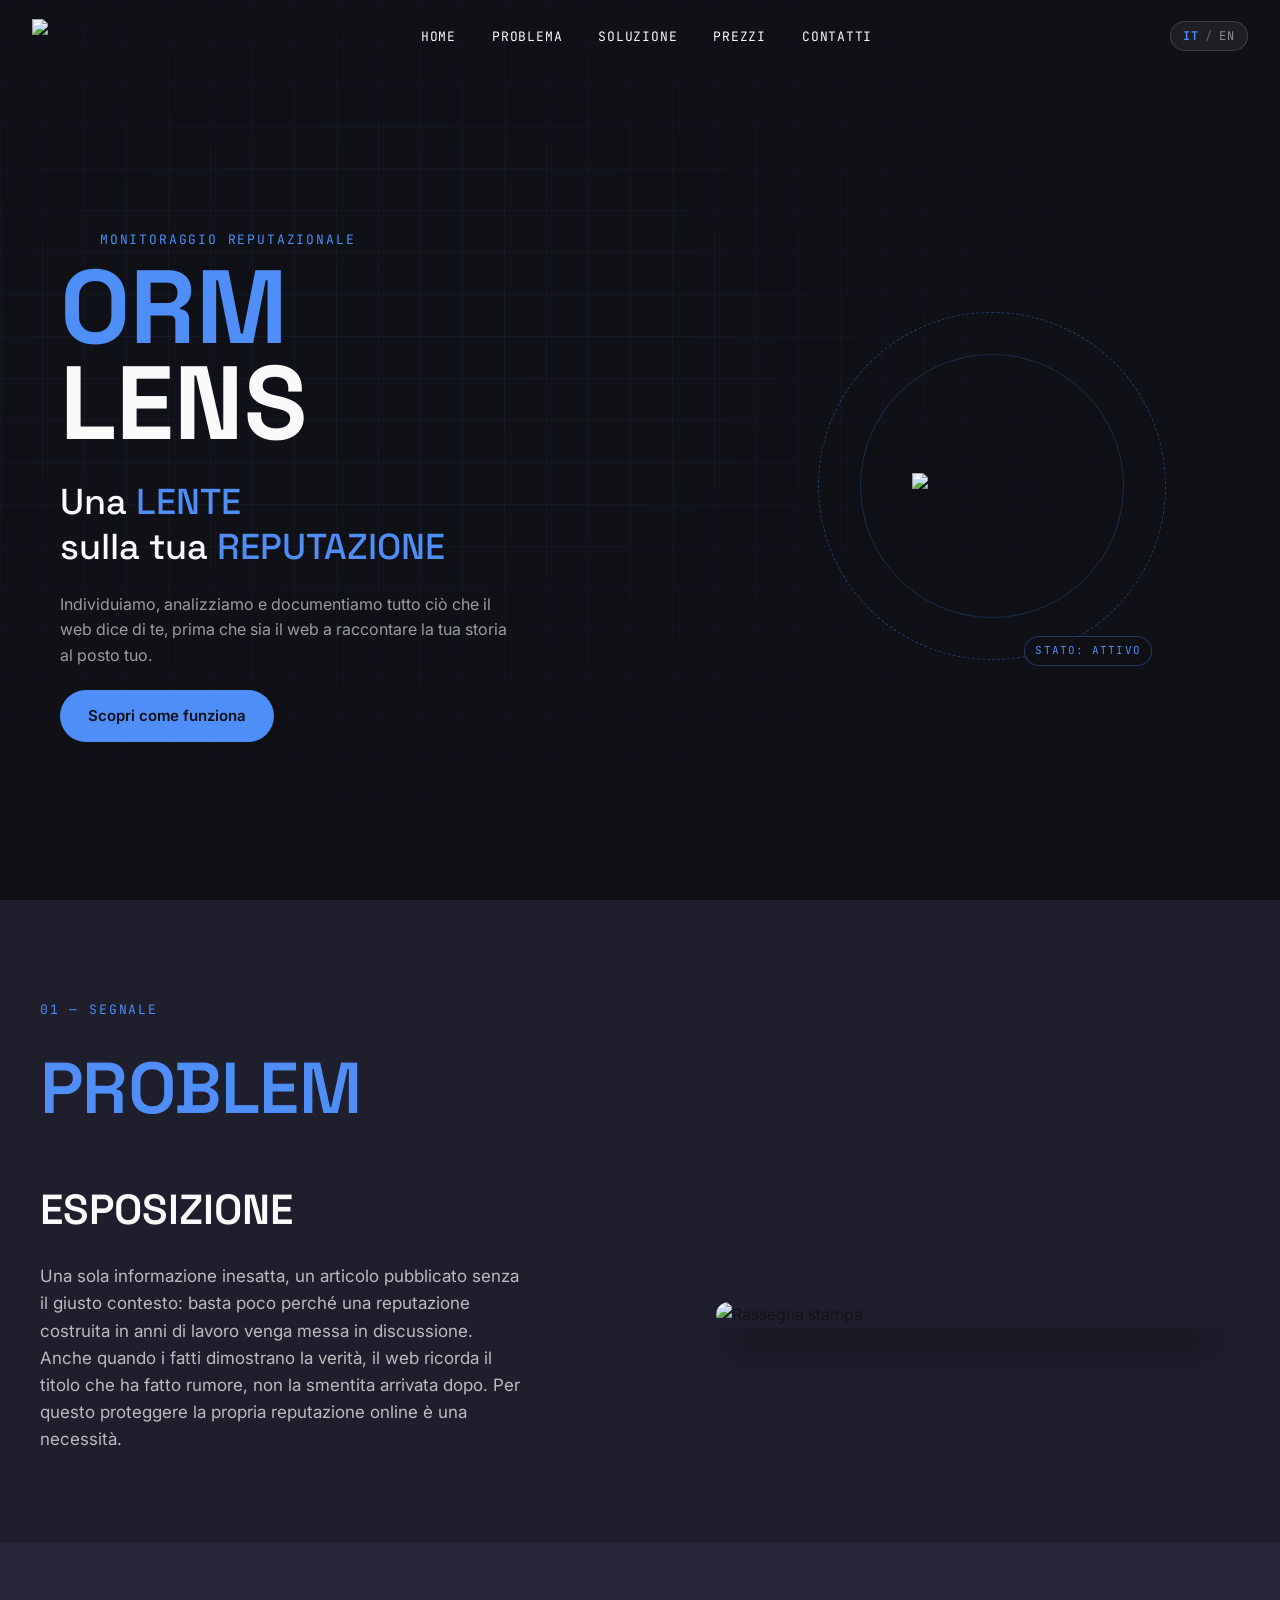
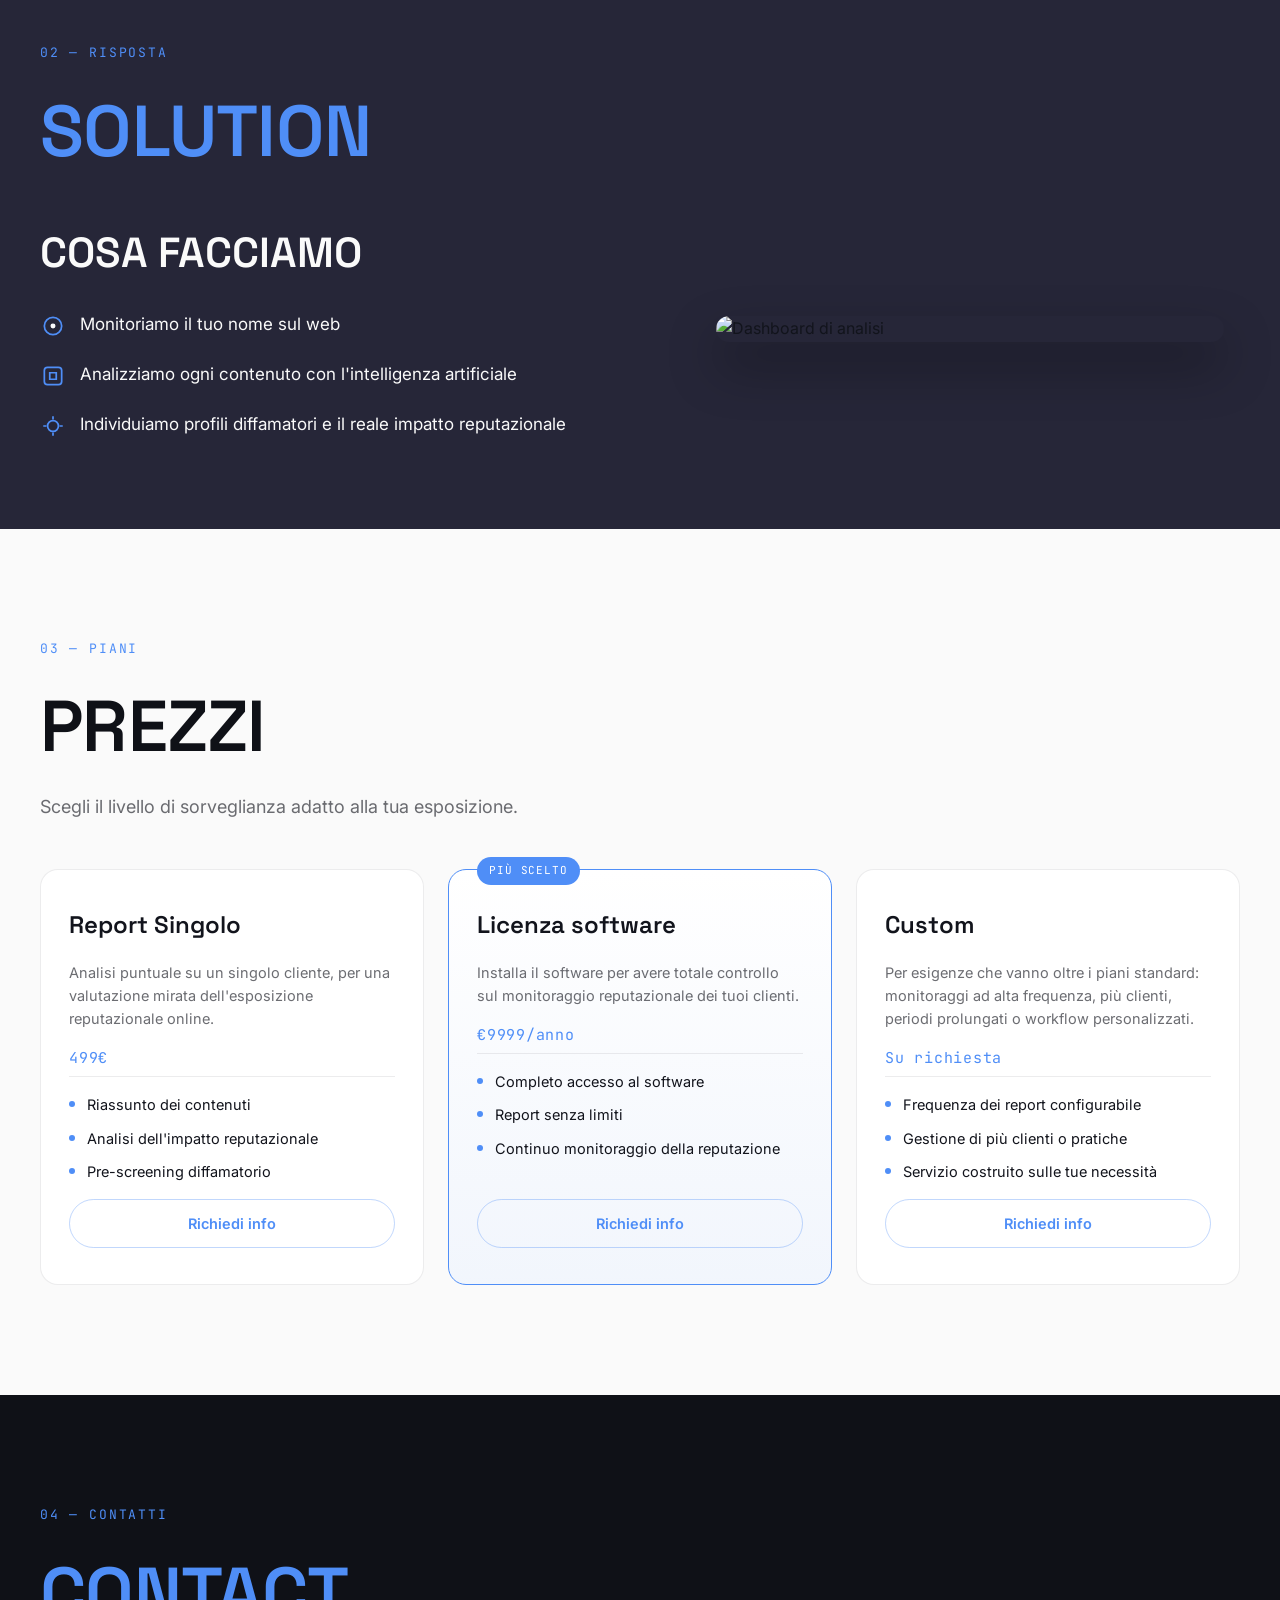
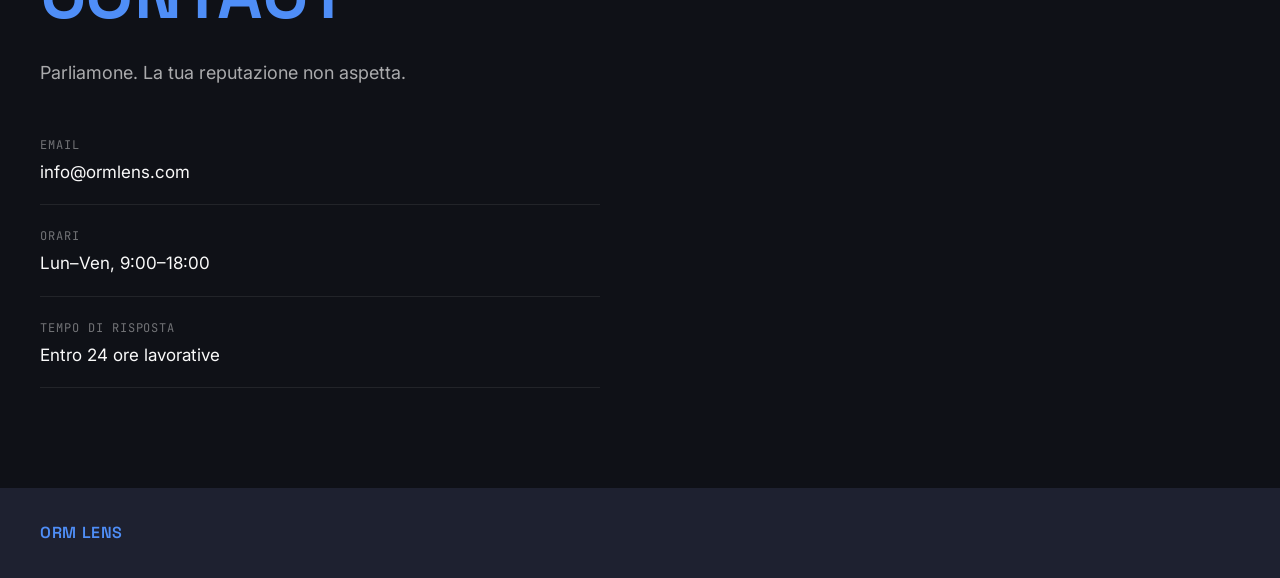
==== index.html @ a2073219 "Add files via upload" ====
<!DOCTYPE html>
<html lang="it">
<head>
  <meta charset="UTF-8">
  <meta name="viewport" content="width=device-width, initial-scale=1.0">
  <title>ORM Lens — Monitoraggio reputazionale</title>
  <meta name="description" content="ORM Lens: individuiamo, analizziamo e documentiamo tutto ciò che il web dice di te.">
  <link rel="icon" href="materials/logo.svg" type="image/svg+xml">

  <link rel="preconnect" href="https://fonts.googleapis.com">
  <link rel="preconnect" href="https://fonts.gstatic.com" crossorigin>
  <link href="https://fonts.googleapis.com/css2?family=Inter:wght@400;500;600&family=JetBrains+Mono:wght@400;600&family=Space+Grotesk:wght@500;600;700&display=swap" rel="stylesheet">

  <link rel="stylesheet" href="style.css">
</head>
<body>

  <!-- ============ NAVBAR ============ -->
  <nav class="navbar" id="navbar">
    <a href="#home" class="logo">
      <img src="materials/logo.svg" class="logo_image" alt="ORM Lens">
    </a>

    <ul class="nav-links" id="navLinks">
      <li class="menu_button"><a href="#home" data-i18n="nav_home">Home</a></li>
      <li class="menu_button"><a href="#problem" data-i18n="nav_problem">Problema</a></li>
      <li class="menu_button"><a href="#solution" data-i18n="nav_solution">Soluzione</a></li>
      <li class="menu_button"><a href="#pricing" data-i18n="nav_pricing">Prezzi</a></li>
      <li class="menu_button"><a href="#contact" data-i18n="nav_contact">Contatti</a></li>
    </ul>

    <div class="nav_controls">
      <button type="button" class="lang_switch" id="langSwitch" aria-label="Cambia lingua / Change language">
        <span class="lang_option is-active" data-lang="it">IT</span>
        <span class="lang_divider">/</span>
        <span class="lang_option" data-lang="en">EN</span>
      </button>
      <button type="button" class="burger" id="burger" aria-label="Menu" aria-expanded="false">
        <span></span><span></span><span></span>
      </button>
    </div>
  </nav>

  <!-- ============ HERO ============ -->
  <div class="hero" id="home">
    <div class="scan_grid" aria-hidden="true"></div>

    <div class="left_column">
      <p class="eyebrow reveal" data-i18n="hero_eyebrow">MONITORAGGIO REPUTAZIONALE</p>

      <div class="title_name reveal">
        <h1 class="name_1">ORM</h1>
        <h1 class="name_2">LENS</h1>
      </div>

      <div class="description_label reveal">
        <p class="description">
          <span data-i18n="hero_line1">Una</span>
          <span class="accent_word" data-i18n="hero_word1">LENTE</span>
          <br>
          <span data-i18n="hero_line2">sulla tua</span>
          <span class="accent_word" data-i18n="hero_word2">REPUTAZIONE</span>
        </p>
        <p class="hero_sub" data-i18n="hero_sub">Individuiamo, analizziamo e documentiamo tutto ciò che il web dice di te, prima che sia il web a raccontare la tua storia al posto tuo.</p>
        <a href="#problem" class="cta_button" data-i18n="hero_cta">Scopri come funziona</a>
      </div>
    </div>

    <div class="right_column">
      <div class="lens_frame reveal">
        <div class="lens_ring ring_outer" aria-hidden="true"></div>
        <div class="lens_ring ring_mid" aria-hidden="true"></div>
        <div class="lens_sweep" aria-hidden="true"></div>
        <img src="materials/logo.svg" class="logo_principal" alt="ORM Lens logo">
        <span class="lens_tag" data-i18n="hero_status">STATO: ATTIVO</span>
      </div>
    </div>
  </div>

  <!-- ============ PROBLEM ============ -->
  <section class="problem" id="problem">
    <p class="eyebrow eyebrow_dark reveal">01 — <span data-i18n="problem_eyebrow">SEGNALE</span></p>
    <h2 class="section_title reveal">PROBLEM</h2>

    <div class="horizontal_section">
      <div class="problem1 reveal">
        <h3 class="exposure" data-i18n="problem_heading">ESPOSIZIONE</h3>
        <p class="problem_description" data-i18n="problem_body">Una sola informazione inesatta, un articolo pubblicato senza il giusto contesto: basta poco perché una reputazione costruita in anni di lavoro venga messa in discussione. Anche quando i fatti dimostrano la verità, il web ricorda il titolo che ha fatto rumore, non la smentita arrivata dopo. Per questo proteggere la propria reputazione online è una necessità.</p>
      </div>
      <div class="problem2 reveal">
        <img src="materials/news_problem.jpg" class="news_image" alt="Rassegna stampa">
      </div>
    </div>
  </section>

  <!-- ============ SOLUTION ============ -->
  <section class="solution" id="solution">
    <p class="eyebrow eyebrow_dark reveal">02 — <span data-i18n="solution_eyebrow">RISPOSTA</span></p>
    <h2 class="section_title reveal">SOLUTION</h2>

    <div class="horizontal_section">
      <div class="solution1 reveal">
        <h3 class="exposure" data-i18n="solution_heading">COSA FACCIAMO</h3>
        <ul class="service_list">
          <li class="point">
            <svg class="point_icon" viewBox="0 0 24 24" aria-hidden="true"><circle cx="12" cy="12" r="8"/><circle cx="12" cy="12" r="2.3" fill="currentColor" stroke="none"/></svg>
            <span data-i18n="solution_point1">Monitoriamo il tuo nome sul web</span>
          </li>
          <li class="point">
            <svg class="point_icon" viewBox="0 0 24 24" aria-hidden="true"><rect x="4" y="4" width="16" height="16" rx="3"/><path d="M9 9h6v6H9z"/></svg>
            <span data-i18n="solution_point2">Analizziamo ogni contenuto con l'intelligenza artificiale</span>
          </li>
          <li class="point">
            <svg class="point_icon" viewBox="0 0 24 24" aria-hidden="true"><path d="M12 3v3M12 18v3M3 12h3M18 12h3"/><circle cx="12" cy="12" r="5"/></svg>
            <span data-i18n="solution_point3">Individuiamo profili diffamatori e il reale impatto reputazionale</span>
          </li>
        </ul>
      </div>
      <div class="solution2 reveal">
        <img src="materials/solution.png" class="solution_img" alt="Dashboard di analisi">
      </div>
    </div>
  </section>

  <!-- ============ PRICING ============ -->
  <section class="pricing" id="pricing">
    <p class="eyebrow reveal">03 — <span data-i18n="pricing_eyebrow">PIANI</span></p>
    <h2 class="section_title section_title_light reveal" data-i18n="pricing_title">PREZZI</h2>
    <p class="section_subtitle reveal" data-i18n="pricing_subtitle">Scegli il livello di sorveglianza adatto alla tua esposizione.</p>

    <div class="pricing_grid">
      <div class="price_card reveal">
        <h3 class="price_name" data-i18n="plan1_name">Report Singolo</h3>
        <p class="price_desc" data-i18n="plan1_desc">Analisi puntuale su un singolo cliente, per una valutazione mirata dell'esposizione reputazionale online.</p>
        <p class="price_value" data-i18n="plan1_price">499€</p>
        <ul class="price_features">
          <li data-i18n="plan1_f1">Riassunto dei contenuti</li>
          <li data-i18n="plan1_f2">Analisi dell'impatto reputazionale</li>
          <li data-i18n="plan1_f3">Pre-screening diffamatorio</li>
        </ul>
        <a href="#contact" class="price_cta" data-i18n="plan_cta">Richiedi info</a>
      </div>

      <div class="price_card price_card_featured reveal">
        <p class="price_badge" data-i18n="plan2_badge">Più scelto</p>
        <h3 class="price_name" data-i18n="plan2_name">Licenza software</h3>
        <p class="price_desc" data-i18n="plan2_desc">Installa il software per avere totale controllo sul monitoraggio reputazionale dei tuoi clienti.</p>
        <p class="price_value" data-i18n="plan2_price">€9999/anno</p>
        <ul class="price_features">
          <li data-i18n="plan2_f1">Completo accesso al software</li>
          <li data-i18n="plan2_f2">Report senza limiti</li>
          <li data-i18n="plan2_f3">Continuo monitoraggio della reputazione</li>
        </ul>
        <a href="#contact" class="price_cta" data-i18n="plan_cta">Richiedi info</a>
      </div>

      <div class="price_card reveal">
        <h3 class="price_name" data-i18n="plan3_name">Custom</h3>
        <p class="price_desc" data-i18n="plan3_desc">Per esigenze che vanno oltre i piani standard: monitoraggi ad alta frequenza, più clienti, periodi prolungati o workflow personalizzati.</p>
        <p class="price_value" data-i18n="plan3_price">Su richiesta</p>
        <ul class="price_features">
          <li data-i18n="plan3_f1">Frequenza dei report configurabile</li>
          <li data-i18n="plan3_f2">Gestione di più clienti o pratiche</li>
          <li data-i18n="plan3_f3">Servizio costruito sulle tue necessità</li>
        </ul>
        <a href="#contact" class="price_cta" data-i18n="plan_cta">Richiedi info</a>
      </div>
    </div>
  </section>

  <!-- ============ CONTACT ============ -->
  <section class="contact" id="contact">
    <p class="eyebrow eyebrow_dark reveal">04 — <span data-i18n="contact_eyebrow">CONTATTI</span></p>
    <h2 class="section_title reveal">CONTACT</h2>
    <p class="section_subtitle section_subtitle_dark reveal" data-i18n="contact_subtitle">Parliamone. La tua reputazione non aspetta.</p>

    <div class="contact_grid">

      <div class="contact_info reveal">
        <div class="info_row">
          <span class="info_label" data-i18n="contact_email_row_label">Email</span>
          <span class="info_value"><a href="mailto:info@ormlens.com">info@ormlens.com</a></span>
        </div>
        <div class="info_row">
          <span class="info_label" data-i18n="contact_hours_label">Orari</span>
          <span class="info_value" data-i18n="contact_hours_value">Lun–Ven, 9:00–18:00</span>
        </div>
        <div class="info_row">
          <span class="info_label" data-i18n="contact_response_label">Tempo di risposta</span>
          <span class="info_value" data-i18n="contact_response_value">Entro 24 ore lavorative</span>
        </div>
      </div>
    </div>
  </section>

  <!-- ============ FOOTER ============ -->
  <footer class="footer">
    <span class="footer_brand">ORM LENS</span>
  </footer>

  <script src="main.js"></script>
</body>
</html>
---- style.css ----
:root{
    /* --- palette (unchanged from original brief) --- */
    --primary-color: #0f1117;
    --secondary-color: #1e1e2d;
    --third-color: #262638;
    --ico-color: #1e2130;
    --name_1-color: #4f8ef7;
    --paper: #fafafa;

    /* derived tokens */
    --accent-soft: rgba(79, 142, 247, 0.14);
    --accent-line: rgba(79, 142, 247, 0.35);
    --ink: #12141c;
    --ink-soft: rgba(18, 20, 28, 0.62);
    --paper-soft: rgba(250, 250, 250, 0.68);

    --font-display: 'Space Grotesk', Verdana, Geneva, Tahoma, sans-serif;
    --font-body: 'Inter', Verdana, Geneva, Tahoma, sans-serif;
    --font-mono: 'JetBrains Mono', 'Courier New', monospace;

    --nav-h: 72px;
    --ease: cubic-bezier(0.16, 1, 0.3, 1);
}

/* Reset base */
* {
    margin: 0;
    padding: 0;
    box-sizing: border-box;
}

html{
    scroll-behavior: smooth;
}

body {
    line-height: 1.6;
    background-color: var(--paper);
    font-family: var(--font-body);
    color: var(--ink);
    overflow-x: hidden;
}

a { color: inherit; text-decoration: none; }

/* ============ NAVBAR ============ */
.navbar {
    position: fixed;
    top: 0;
    left: 0;
    width: 100%;
    height: var(--nav-h);
    background-color: transparent;
    padding: 0 32px;
    display: flex;
    justify-content: space-between;
    align-items: center;
    z-index: 1000;
    transition: background-color 0.4s var(--ease), box-shadow 0.4s var(--ease), backdrop-filter 0.4s var(--ease);
}

.navbar.scrolled{
    background-color: rgba(30, 33, 48, 0.82);
    backdrop-filter: blur(14px);
    box-shadow: 0 8px 30px rgba(0, 0, 0, 0.25);
}

.logo{
    height: 100%;
    display: flex;
    align-items: center;
}

.logo_image{
    height: 34px;
    width: auto;
}

.nav-links {
    display: flex;
    list-style: none;
    gap: 4px;
    align-items: center;
}

.menu_button{
    position: relative;
    padding: 8px 4px;
    margin: 0 12px;
}

.menu_button a {
    text-decoration: none;
    color: #fafafa;
    font-family: var(--font-mono);
    font-size: 13px;
    letter-spacing: 0.06em;
    text-transform: uppercase;
    transition: color 0.25s var(--ease);
}

.menu_button::after{
    content: "";
    position: absolute;
    left: 4px;
    right: 4px;
    bottom: 0;
    height: 1px;
    background: var(--name_1-color);
    transform: scaleX(0);
    transform-origin: left;
    transition: transform 0.3s var(--ease);
}

.menu_button:hover::after{
    transform: scaleX(1);
}

.menu_button:hover a{
    color: var(--name_1-color);
}

.nav_controls{
    display: flex;
    align-items: center;
    gap: 20px;
}

/* language switch */
.lang_switch{
    display: flex;
    align-items: center;
    gap: 6px;
    background: rgba(255,255,255,0.06);
    border: 1px solid rgba(255,255,255,0.16);
    border-radius: 999px;
    padding: 6px 12px;
    cursor: pointer;
    font-family: var(--font-mono);
    font-size: 12px;
    letter-spacing: 0.08em;
    color: rgba(250,250,250,0.5);
    transition: border-color 0.25s var(--ease), background 0.25s var(--ease);
}

.lang_switch:hover{
    border-color: var(--accent-line);
}

.lang_divider{
    color: rgba(250,250,250,0.3);
}

.lang_option{
    transition: color 0.25s var(--ease);
}

.lang_option.is-active{
    color: var(--name_1-color);
    font-weight: 600;
}

/* burger (mobile only) */
.burger{
    display: none;
    flex-direction: column;
    justify-content: center;
    gap: 5px;
    width: 32px;
    height: 32px;
    background: none;
    border: none;
    cursor: pointer;
    padding: 0;
}

.burger span{
    display: block;
    height: 2px;
    width: 100%;
    background: #fafafa;
    border-radius: 2px;
    transition: transform 0.3s var(--ease), opacity 0.3s var(--ease);
}

.burger.is-open span:nth-child(1){ transform: translateY(7px) rotate(45deg); }
.burger.is-open span:nth-child(2){ opacity: 0; }
.burger.is-open span:nth-child(3){ transform: translateY(-7px) rotate(-45deg); }

/* ============ SHARED SECTION PIECES ============ */
.eyebrow{
    font-family: var(--font-mono);
    font-size: 13px;
    letter-spacing: 0.14em;
    color: var(--name_1-color);
    text-transform: uppercase;
    padding: 0 40px;
    margin-bottom: 10px;
}

.eyebrow_dark{
    color: var(--name_1-color);
}

.section_title{
    color: var(--name_1-color);
    font-family: var(--font-display);
    font-size: clamp(42px, 6vw, 72px);
    padding: 0 40px;
    font-style: normal;
    font-weight: 600;
    letter-spacing: -0.01em;
    margin-bottom: 8px;
}

.light_word{
    color: #fafafa;
}

.section_title_light{
    color: var(--primary-color);
}

.section_subtitle{
    font-family: var(--font-body);
    font-size: 18px;
    color: var(--ink-soft);
    padding: 0 40px;
    max-width: 640px;
    margin-bottom: 48px;
}

.section_subtitle_dark{
    color: rgba(250,250,250,0.66);
}

/* scroll-reveal */
.reveal{
    opacity: 0;
    transform: translateY(28px);
    transition: opacity 0.8s var(--ease), transform 0.8s var(--ease);
}

.reveal.is-visible{
    opacity: 1;
    transform: translateY(0);
}

@media (prefers-reduced-motion: reduce){
    .reveal{ opacity: 1; transform: none; transition: none; }
    *{ animation: none !important; }
}

/* ============ HERO ============ */
.hero{
    position: relative;
    margin-top: 0;
    padding-top: var(--nav-h);
    width: 100%;
    min-height: 100vh;
    display: flex;
    flex-direction: row;
    align-items: center;
    background-color: var(--primary-color);
    overflow: hidden;
}

.scan_grid{
    position: absolute;
    inset: 0;
    background-image:
        linear-gradient(rgba(79,142,247,0.07) 1px, transparent 1px),
        linear-gradient(90deg, rgba(79,142,247,0.07) 1px, transparent 1px);
    background-size: 42px 42px;
    mask-image: radial-gradient(ellipse at 30% 40%, black 10%, transparent 70%);
    pointer-events: none;
}

.left_column{
    width: 55%;
    padding: 40px 20px 40px 60px;
    position: relative;
    z-index: 2;
}

.right_column{
    width: 45%;
    display: flex;
    justify-content: center;
    align-items: center;
    padding: 40px;
    position: relative;
    z-index: 2;
}

.title_name{
    display: flex;
    flex-direction: column;
    line-height: 0.92;
    margin-bottom: 28px;
}

.name_1{
    color: var(--name_1-color);
    font-family: var(--font-display);
    font-size: clamp(56px, 9vw, 104px);
    font-weight: 700;
}

.name_2{
    color: #fafafa;
    font-family: var(--font-display);
    font-size: clamp(56px, 9vw, 104px);
    font-weight: 700;
}

.description_label{
    display: flex;
    flex-direction: column;
    gap: 22px;
}

.description{
    font-family: var(--font-display);
    color: #fafafa;
    font-weight: 500;
    font-size: clamp(24px, 3vw, 36px);
    line-height: 1.25;
}

.accent_word{
    color: var(--name_1-color);
}

.hero_sub{
    font-family: var(--font-body);
    color: rgba(250,250,250,0.6);
    font-size: 16px;
    max-width: 460px;
}

.cta_button{
    display: inline-block;
    width: fit-content;
    background: var(--name_1-color);
    color: #0f1117;
    font-family: var(--font-body);
    font-weight: 600;
    font-size: 15px;
    padding: 14px 28px;
    border-radius: 999px;
    text-decoration: none;
    transition: transform 0.25s var(--ease), box-shadow 0.25s var(--ease);
    box-shadow: 0 0 0 rgba(79,142,247,0);
}

.cta_button:hover{
    transform: translateY(-2px);
    box-shadow: 0 12px 28px rgba(79,142,247,0.35);
}

/* signature: lens graphic */
.lens_frame{
    position: relative;
    width: min(70%, 420px);
    aspect-ratio: 1 / 1;
    display: flex;
    align-items: center;
    justify-content: center;
}

.lens_ring{
    position: absolute;
    border-radius: 50%;
    border: 1px solid var(--accent-line);
}

.ring_outer{
    inset: 0;
    animation: spin 40s linear infinite;
    border-style: dashed;
}

.ring_mid{
    inset: 12%;
    animation: spin 26s linear infinite reverse;
    border-color: rgba(79,142,247,0.22);
}

.ring_inner{
    inset: 26%;
    background: radial-gradient(circle at 50% 45%, rgba(79,142,247,0.16), transparent 70%);
    animation: pulse 3.4s ease-in-out infinite;
}

.lens_sweep{
    position: absolute;
    inset: 4%;
    border-radius: 50%;
    overflow: hidden;
    pointer-events: none;
}

.lens_sweep::after{
    content: "";
    position: absolute;
    top: -60%;
    left: -10%;
    width: 120%;
    height: 40%;
    background: linear-gradient(180deg, rgba(79,142,247,0.28), transparent);
    animation: sweep 3.4s ease-in-out infinite;
}

@keyframes spin{
    from{ transform: rotate(0deg); }
    to{ transform: rotate(360deg); }
}

@keyframes pulse{
    0%, 100%{ opacity: 0.6; transform: scale(1); }
    50%{ opacity: 1; transform: scale(1.04); }
}

@keyframes sweep{
    0%{ transform: translateY(0%); opacity: 0; }
    15%{ opacity: 1; }
    85%{ opacity: 1; }
    100%{ transform: translateY(260%); opacity: 0; }
}

.logo_principal{
    width: 46%;
    position: relative;
    z-index: 2;
    filter: drop-shadow(0 20px 40px rgba(0,0,0,0.4));
}

.lens_tag{
    position: absolute;
    bottom: -6px;
    right: 4%;
    font-family: var(--font-mono);
    font-size: 11px;
    letter-spacing: 0.1em;
    color: var(--name_1-color);
    background: rgba(15,17,23,0.7);
    border: 1px solid var(--accent-line);
    padding: 5px 10px;
    border-radius: 999px;
}

/* ============ PROBLEM ============ */
.problem{
    padding: 100px 0 90px;
    background-color: var(--secondary-color);
    width: 100%;
}

.horizontal_section{
    width: 100%;
    display: flex;
    flex-direction: row;
    gap: 40px;
    margin-top: 30px;
}

.problem1{
    width: 50%;
    display: flex;
    flex-direction: column;
    justify-content: center;
    gap: 20px;
}

.problem2{
    width: 50%;
    display: flex;
    justify-content: center;
    align-items: center;
}

.exposure{
    color: #fafafa;
    font-family: var(--font-display);
    font-size: clamp(28px, 3.4vw, 42px);
    padding: 0 40px;
    font-weight: 600;
}

.problem_description{
    font-size: 17px;
    font-family: var(--font-body);
    color: rgba(250,250,250,0.72);
    padding: 0 40px;
    max-width: 560px;
}

.news_image{
    width: 82%;
    border-radius: 16px;
    box-shadow: 0 24px 50px rgba(0,0,0,0.35);
    transition: transform 0.5s var(--ease);
}

.news_image:hover{
    transform: translateY(-6px);
}

/* ============ SOLUTION ============ */
.solution{
    padding: 100px 0 90px;
    background-color: var(--third-color);
}

.solution1{
    width: 50%;
    display: flex;
    flex-direction: column;
    justify-content: center;
    gap: 24px;
}

.solution2{
    width: 50%;
    display: flex;
    justify-content: center;
    align-items: center;
}

.solution_img{
    width: 82%;
    border-radius: 16px;
    box-shadow: 0 24px 50px rgba(0,0,0,0.35);
    transition: transform 0.5s var(--ease);
}

.solution_img:hover{
    transform: translateY(-6px);
}

.service_list {
    padding: 0 40px;
    list-style: none;
    display: flex;
    flex-direction: column;
    gap: 22px;
}

.point{
    display: flex;
    align-items: flex-start;
    gap: 14px;
    color: #fafafa;
    font-size: 17px;
    font-family: var(--font-body);
}

.point_icon{
    flex-shrink: 0;
    width: 26px;
    height: 26px;
    margin-top: 2px;
    fill: none;
    stroke: var(--name_1-color);
    stroke-width: 1.6;
}

/* ============ PRICING ============ */
.pricing{
    padding: 110px 0;
    background-color: var(--paper);
}

.pricing_grid{
    display: grid;
    grid-template-columns: repeat(3, 1fr);
    gap: 24px;
    padding: 0 40px;
}

.price_card{
    position: relative;
    background: #ffffff;
    border: 1px solid rgba(18,20,28,0.08);
    border-radius: 18px;
    padding: 36px 28px;
    display: flex;
    flex-direction: column;
    gap: 16px;
    transition: transform 0.35s var(--ease), box-shadow 0.35s var(--ease), border-color 0.35s var(--ease);
}

.price_card:hover{
    transform: translateY(-8px);
    box-shadow: 0 24px 48px rgba(18,20,28,0.1);
    border-color: var(--accent-line);
}

.price_card_featured{
    border-color: var(--name_1-color);
    background: linear-gradient(180deg, #ffffff 0%, var(--accent-soft) 220%);
}

.price_badge{
    position: absolute;
    top: -13px;
    left: 28px;
    background: var(--name_1-color);
    color: #ffffff;
    font-family: var(--font-mono);
    font-size: 11px;
    letter-spacing: 0.08em;
    text-transform: uppercase;
    padding: 5px 12px;
    border-radius: 999px;
}

.price_name{
    font-family: var(--font-display);
    font-size: 24px;
    font-weight: 600;
    color: var(--ink);
}

.price_desc{
    font-size: 14.5px;
    color: var(--ink-soft);
}

.price_value{
    font-family: var(--font-mono);
    font-size: 15px;
    letter-spacing: 0.05em;
    color: var(--name_1-color);
    padding-bottom: 6px;
    border-bottom: 1px solid rgba(18,20,28,0.08);
}

.price_features{
    list-style: none;
    display: flex;
    flex-direction: column;
    gap: 10px;
    font-size: 14.5px;
    color: var(--ink);
    flex-grow: 1;
}

.price_features li{
    padding-left: 18px;
    position: relative;
}

.price_features li::before{
    content: "";
    position: absolute;
    left: 0;
    top: 8px;
    width: 6px;
    height: 6px;
    border-radius: 50%;
    background: var(--name_1-color);
}

.price_cta{
    text-align: center;
    text-decoration: none;
    font-family: var(--font-body);
    font-weight: 600;
    font-size: 14.5px;
    color: var(--name_1-color);
    border: 1px solid var(--accent-line);
    border-radius: 999px;
    padding: 12px 20px;
    transition: background 0.25s var(--ease), color 0.25s var(--ease);
}

.price_cta:hover{
    background: var(--name_1-color);
    color: #ffffff;
}

/* ============ CONTACT ============ */
.contact{
    padding: 110px 0 100px;
    background-color: var(--primary-color);
}

.contact_grid{
    display: grid;
    grid-template-columns: 1fr;
    max-width: 640px;
    gap: 48px;
    padding: 0 40px;
}

.contact_info{
    display: flex;
    flex-direction: column;
    gap: 22px;
    justify-content: center;
}

.info_row{
    display: flex;
    flex-direction: column;
    gap: 4px;
    border-bottom: 1px solid rgba(255,255,255,0.08);
    padding-bottom: 18px;
}

.info_label{
    font-family: var(--font-mono);
    font-size: 12px;
    letter-spacing: 0.08em;
    text-transform: uppercase;
    color: rgba(250,250,250,0.42);
}

.info_value{
    font-family: var(--font-body);
    font-size: 17px;
    color: #fafafa;
}

/* ============ FOOTER ============ */
.footer{
    background: var(--ico-color);
    padding: 32px 40px;
    display: flex;
    justify-content: space-between;
    align-items: center;
    flex-wrap: wrap;
    gap: 10px;
}

.footer_brand{
    font-family: var(--font-display);
    color: var(--name_1-color);
    font-weight: 600;
    letter-spacing: 0.04em;
}

.footer_copy{
    font-family: var(--font-mono);
    font-size: 12px;
    color: rgba(250,250,250,0.4);
}

/* ============ RESPONSIVE ============ */
@media (max-width: 960px){
    .hero{
        flex-direction: column;
        padding-bottom: 60px;
        min-height: auto;
    }

    .left_column, .right_column{
        width: 100%;
        padding: 24px 24px;
    }

    .right_column{
        order: -1;
        padding-top: 48px;
    }

    .lens_frame{
        width: min(70%, 300px);
    }

    .horizontal_section{
        flex-direction: column;
    }

    .problem1, .problem2, .solution1, .solution2{
        width: 100%;
    }

    .problem2, .solution2{
        order: 2;
        padding-top: 20px;
    }

    .news_image, .solution_img{
        width: 100%;
        max-width: 420px;
    }

    .pricing_grid{
        grid-template-columns: 1fr;
    }

    .contact_grid{
        grid-template-columns: 1fr;
    }
}

@media (max-width: 760px){
    .nav-links{
        position: fixed;
        top: var(--nav-h);
        left: 0;
        width: 100%;
        flex-direction: column;
        background: rgba(30, 33, 48, 0.97);
        backdrop-filter: blur(14px);
        gap: 0;
        max-height: 0;
        overflow: hidden;
        transition: max-height 0.4s var(--ease);
        align-items: stretch;
    }

    .nav-links.is-open{
        max-height: 520px;
    }

    .menu_button{
        margin: 0;
        padding: 18px 32px;
        width: 100%;
    }

    .menu_button::after{
        display: none;
    }

        .burger{
        display: flex;
    }

    .navbar{
        padding: 0 20px;
    }

    .eyebrow, .section_title, .section_subtitle{
        padding: 0 24px;
    }

    .problem_description, .exposure{
        padding: 0 24px;
    }

    .service_list, .pricing_grid, .contact_grid{
        padding: 0 24px;
    }

    .footer{
        justify-content: center;
        text-align: center;
    }
}

@media (max-width: 480px){
    .name_1, .name_2{
        font-size: 52px;
    }

    .cta_button{
        width: 100%;
        text-align: center;
    }

    .lang_switch{
        padding: 5px 9px;
        font-size: 11px;
    }
}
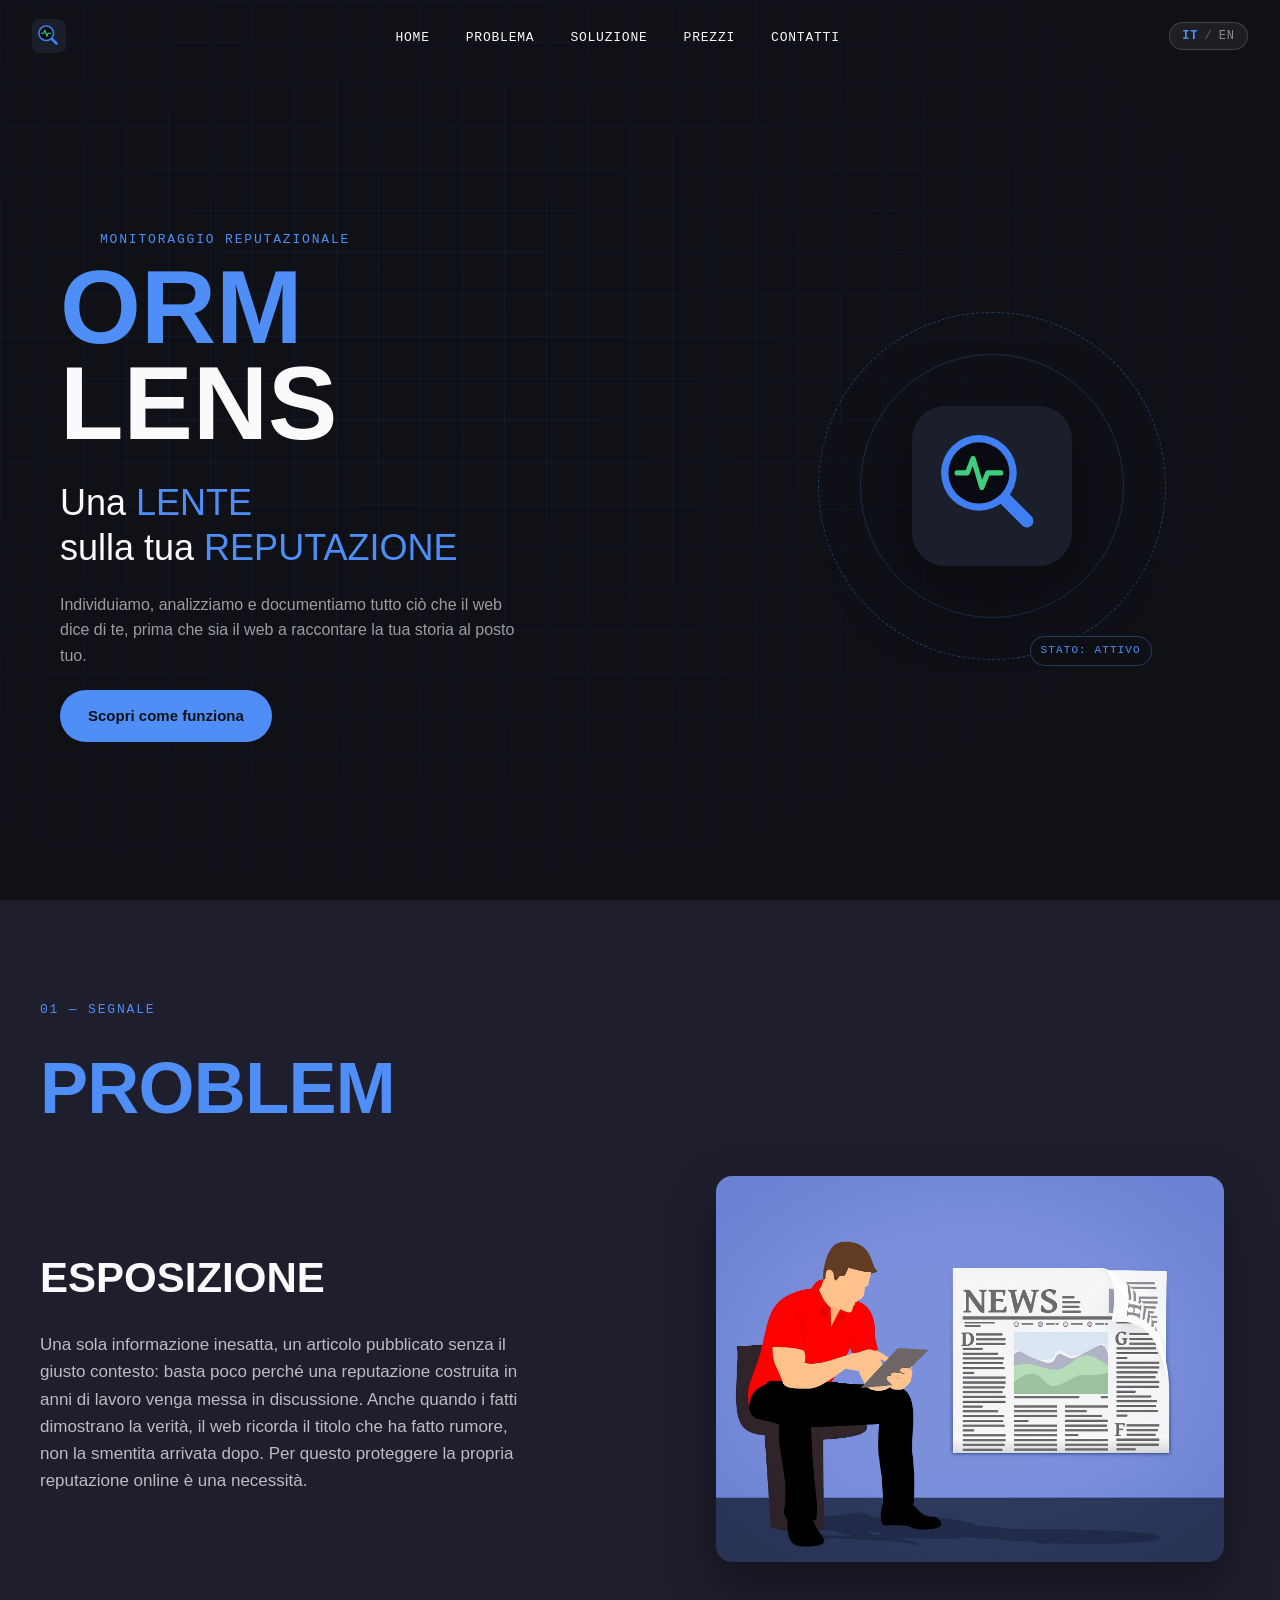
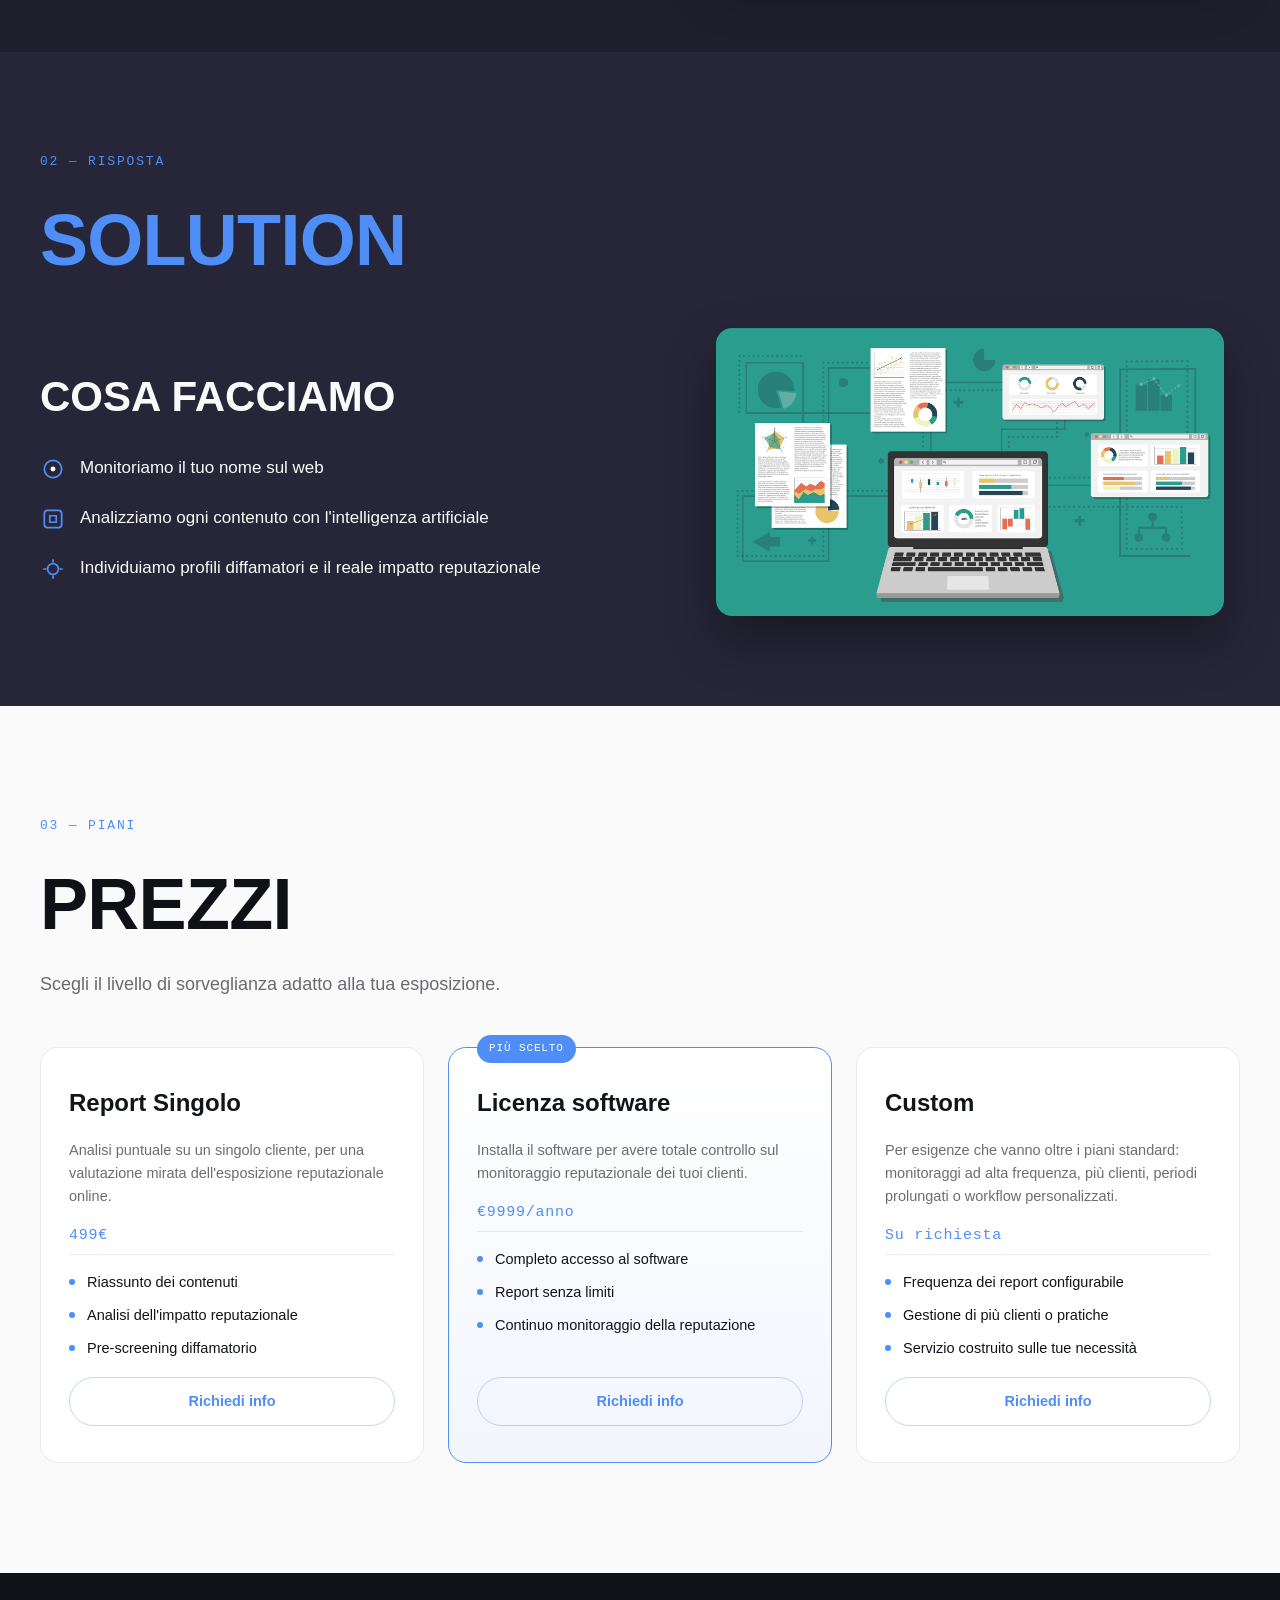
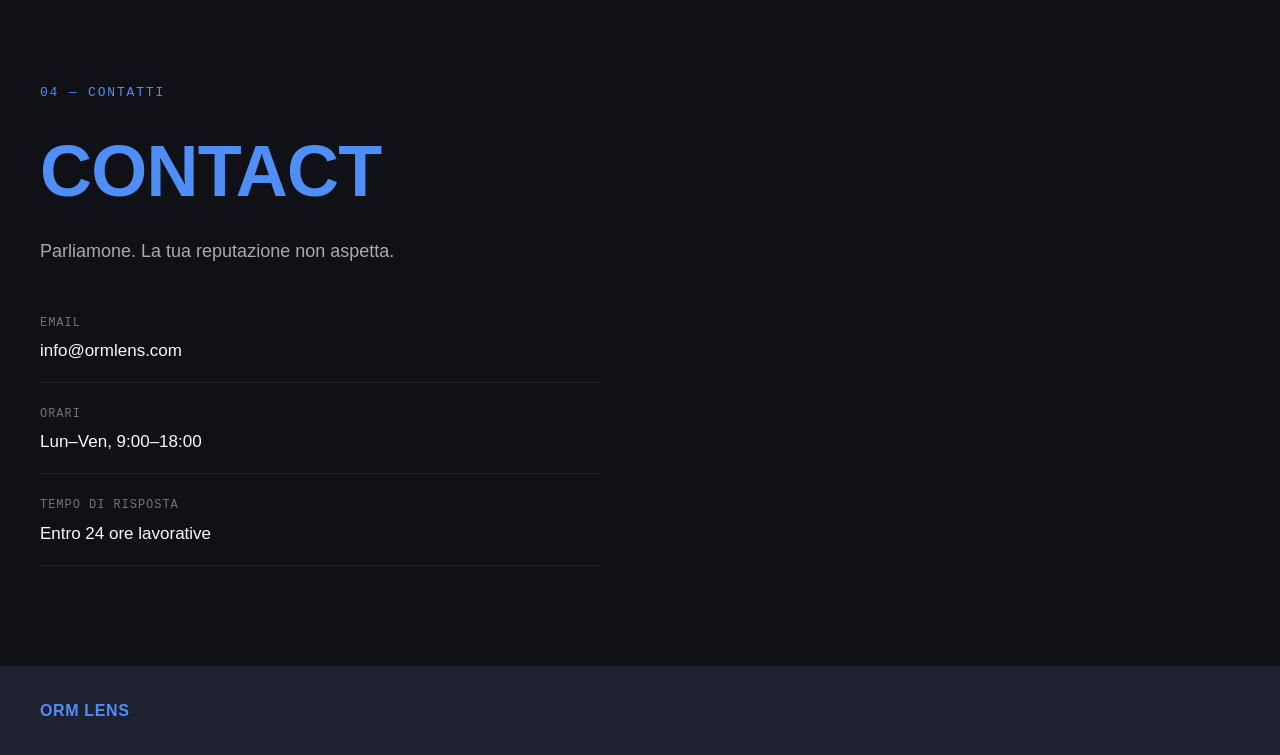
==== commit 338a9ce1: "Update index.html" ====
--- a/index.html
+++ b/index.html
@@ -7,9 +7,6 @@
   <meta name="description" content="ORM Lens: individuiamo, analizziamo e documentiamo tutto ciò che il web dice di te.">
   <link rel="icon" href="materials/logo.svg" type="image/svg+xml">
 
-  <link rel="preconnect" href="https://fonts.googleapis.com">
-  <link rel="preconnect" href="https://fonts.gstatic.com" crossorigin>
-  <link href="https://fonts.googleapis.com/css2?family=Inter:wght@400;500;600&family=JetBrains+Mono:wght@400;600&family=Space+Grotesk:wght@500;600;700&display=swap" rel="stylesheet">
 
   <link rel="stylesheet" href="style.css">
 </head>
@@ -200,4 +197,4 @@
 
   <script src="main.js"></script>
 </body>
-</html>+</html>
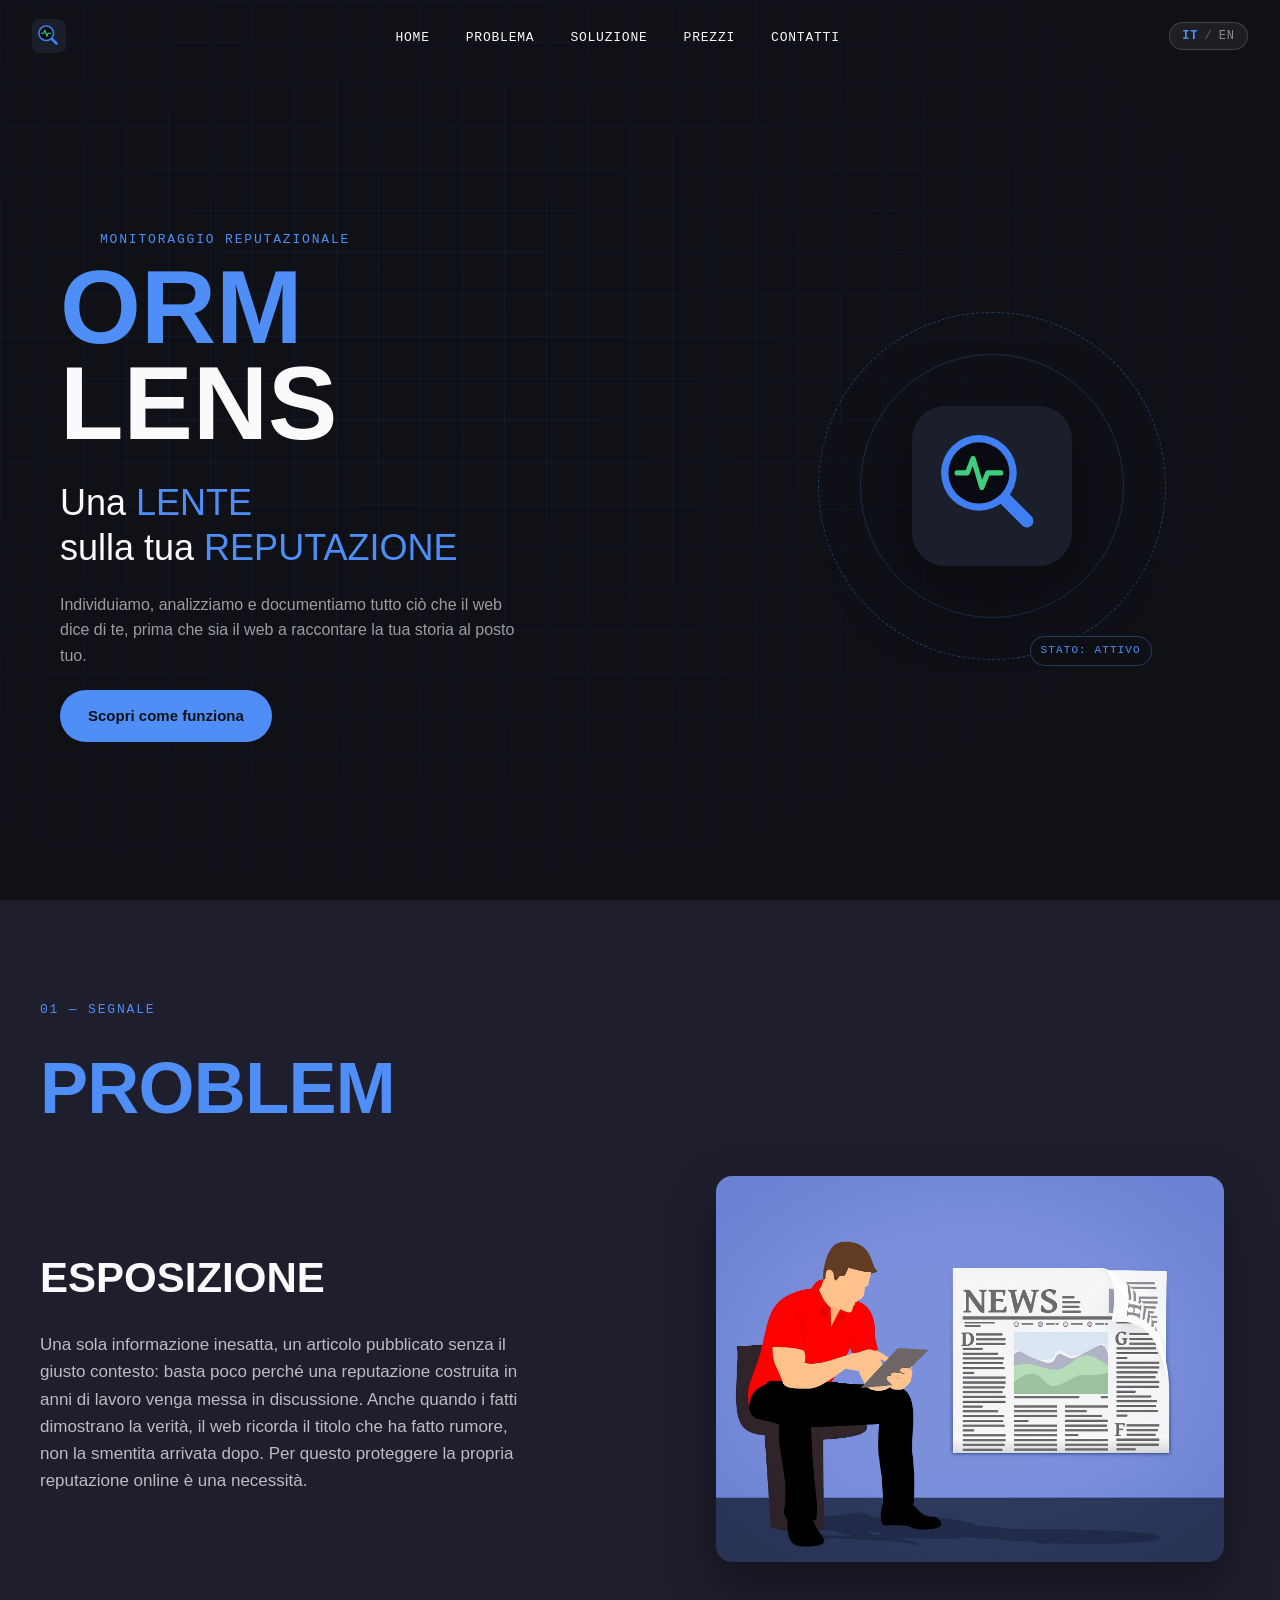
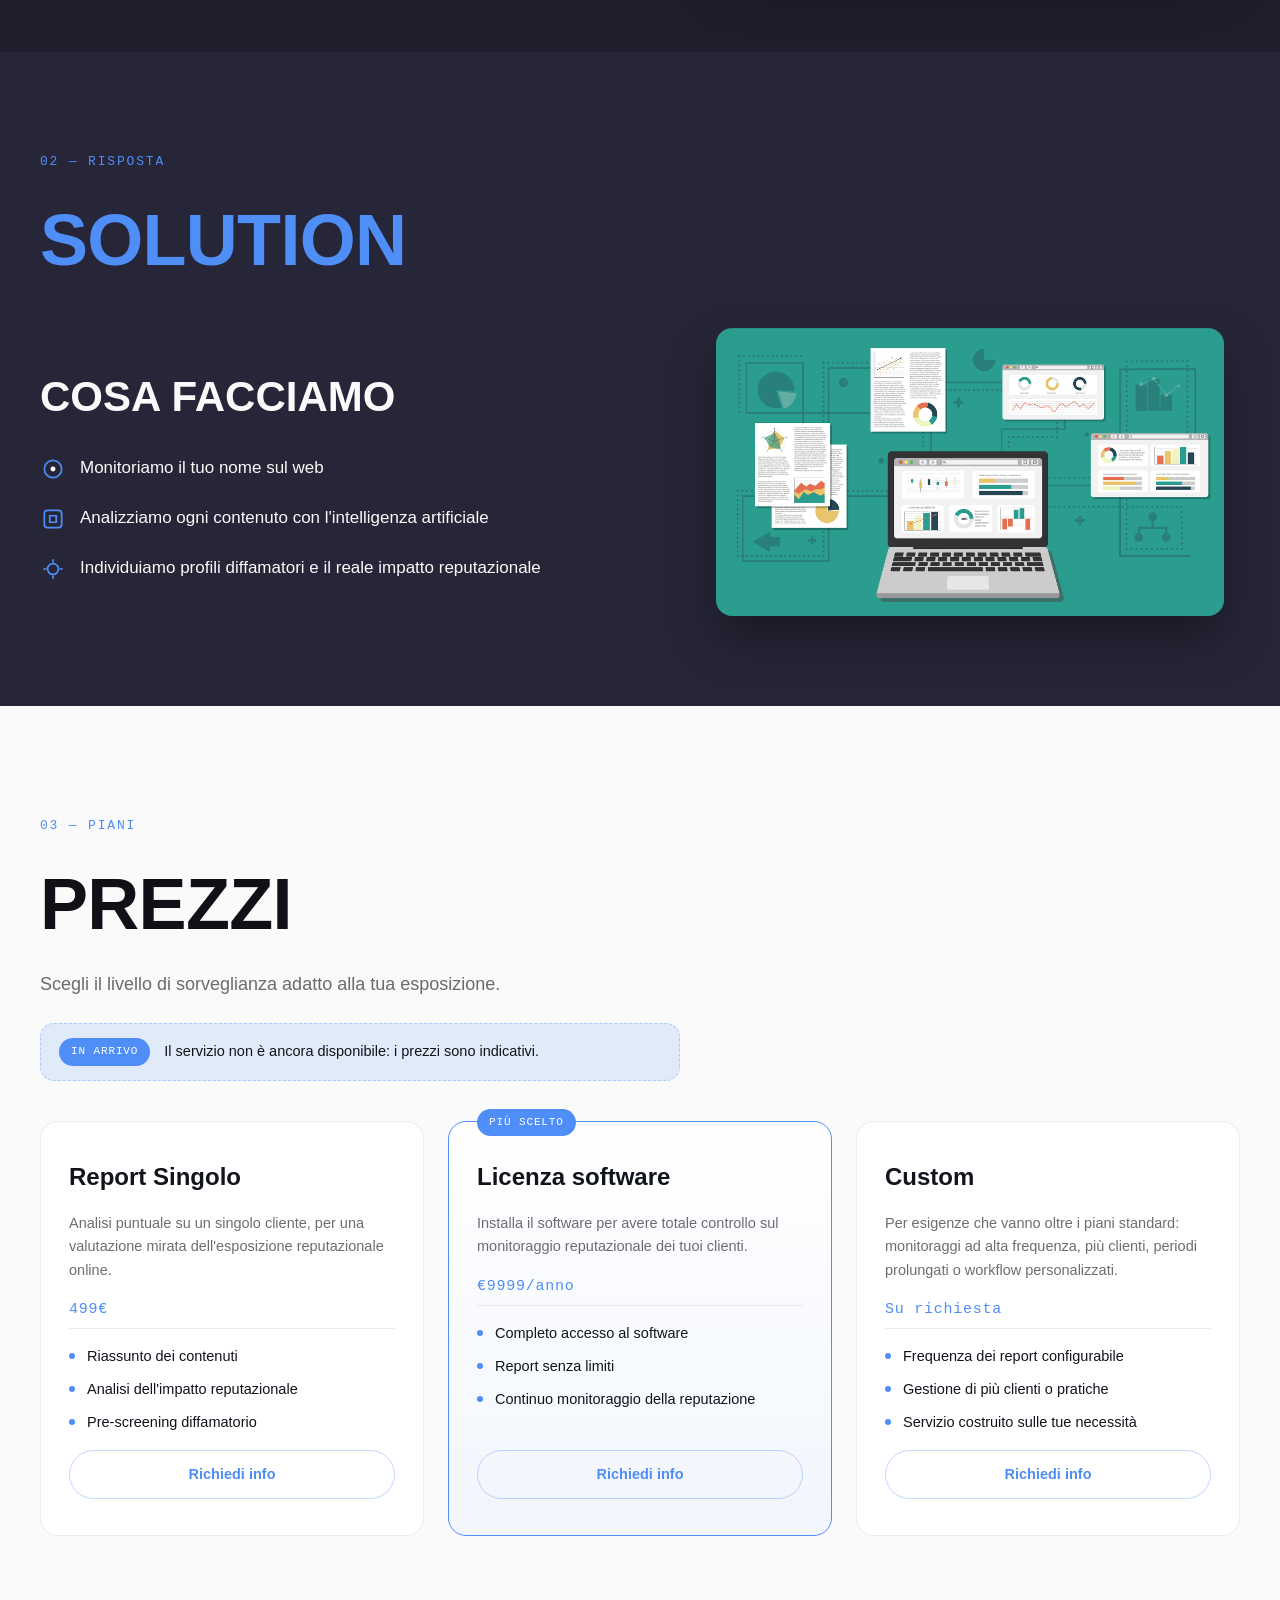
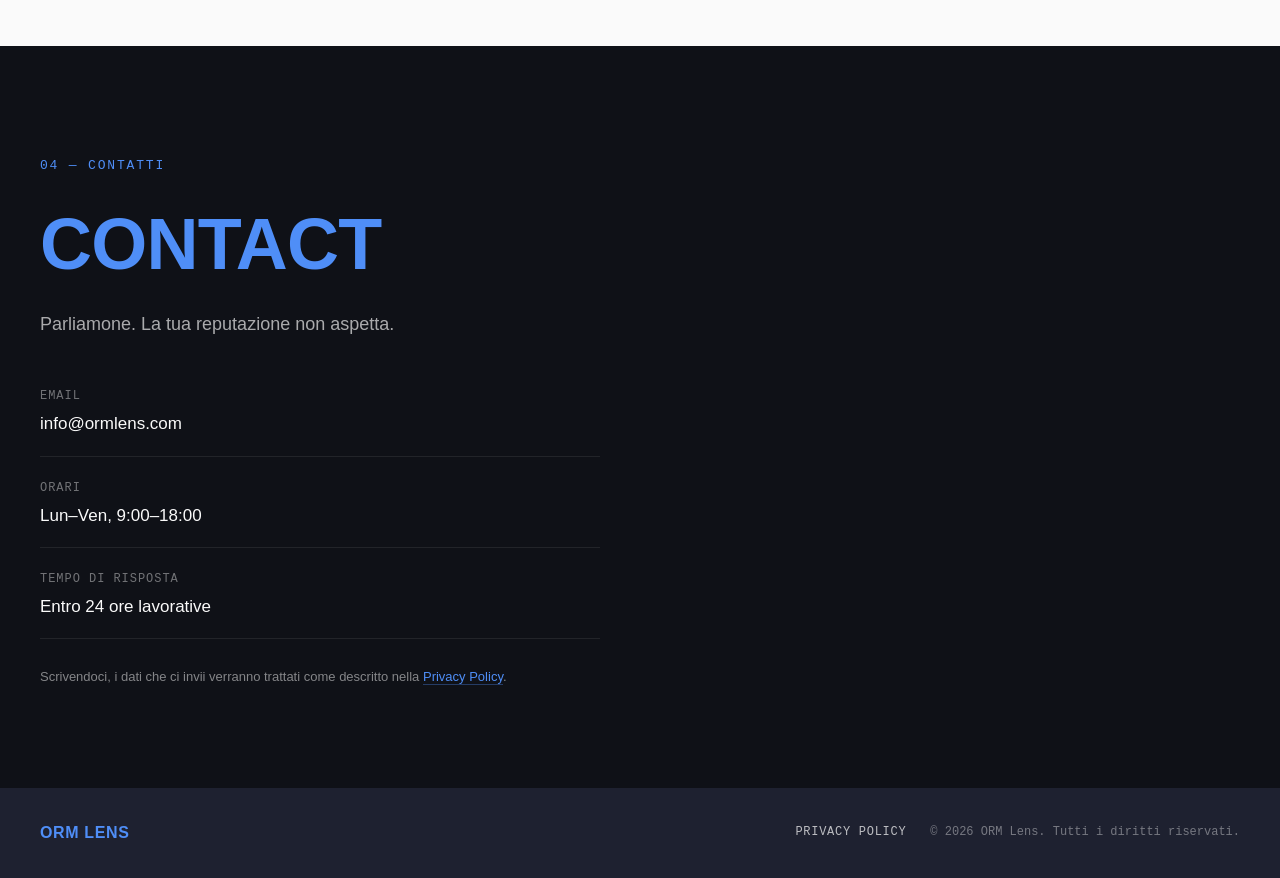
==== commit 0892ceee: "Add files via upload" ====
--- a/index.html
+++ b/index.html
@@ -124,6 +124,10 @@
     <p class="eyebrow reveal">03 — <span data-i18n="pricing_eyebrow">PIANI</span></p>
     <h2 class="section_title section_title_light reveal" data-i18n="pricing_title">PREZZI</h2>
     <p class="section_subtitle reveal" data-i18n="pricing_subtitle">Scegli il livello di sorveglianza adatto alla tua esposizione.</p>
+    <p class="soon_notice reveal">
+      <span class="soon_badge" data-i18n="soon_badge">In arrivo</span>
+      <span data-i18n="soon_text">Il servizio non è ancora disponibile: i prezzi sono indicativi.</span>
+    </p>
 
     <div class="pricing_grid">
       <div class="price_card reveal">
@@ -188,11 +192,20 @@
         </div>
       </div>
     </div>
+
+    <p class="contact_privacy_note reveal">
+      <span data-i18n="contact_privacy_note">Scrivendoci, i dati che ci invii verranno trattati come descritto nella</span>
+      <a href="privacy.html" data-i18n="footer_privacy">Privacy Policy</a>.
+    </p>
   </section>
 
   <!-- ============ FOOTER ============ -->
   <footer class="footer">
     <span class="footer_brand">ORM LENS</span>
+    <div class="footer_meta">
+      <a href="privacy.html" class="footer_link" data-i18n="footer_privacy">Privacy Policy</a>
+      <span class="footer_copy" data-i18n="footer_copy">© 2026 ORM Lens. Tutti i diritti riservati.</span>
+    </div>
   </footer>
 
   <script src="main.js"></script>
--- a/style.css
+++ b/style.css
@@ -14,9 +14,9 @@
     --ink-soft: rgba(18, 20, 28, 0.62);
     --paper-soft: rgba(250, 250, 250, 0.68);
 
-    --font-display: 'Space Grotesk', Verdana, Geneva, Tahoma, sans-serif;
-    --font-body: 'Inter', Verdana, Geneva, Tahoma, sans-serif;
-    --font-mono: 'JetBrains Mono', 'Courier New', monospace;
+    --font-display: Verdana, Geneva, Tahoma, sans-serif;
+    --font-body: Verdana, Geneva, Tahoma, sans-serif;
+    --font-mono: 'Courier New', monospace;
 
     --nav-h: 72px;
     --ease: cubic-bezier(0.16, 1, 0.3, 1);
@@ -42,6 +42,8 @@
 }
 
 a { color: inherit; text-decoration: none; }
+
+[hidden]{ display: none !important; }
 
 /* ============ NAVBAR ============ */
 .navbar {
@@ -681,6 +683,32 @@
     color: #ffffff;
 }
 
+.soon_notice{
+    display: flex;
+    align-items: center;
+    flex-wrap: wrap;
+    gap: 10px 14px;
+    margin: -24px 40px 40px;
+    padding: 14px 18px;
+    max-width: 640px;
+    border: 1px dashed var(--accent-line);
+    border-radius: 14px;
+    background: var(--accent-soft);
+    font-size: 14.5px;
+    color: var(--ink);
+}
+
+.soon_badge{
+    background: var(--name_1-color);
+    color: #ffffff;
+    font-family: var(--font-mono);
+    font-size: 11px;
+    letter-spacing: 0.08em;
+    text-transform: uppercase;
+    padding: 5px 12px;
+    border-radius: 999px;
+}
+
 /* ============ CONTACT ============ */
 .contact{
     padding: 110px 0 100px;
@@ -724,6 +752,19 @@
     color: #fafafa;
 }
 
+.contact_privacy_note{
+    padding: 0 40px;
+    margin-top: 28px;
+    max-width: 640px;
+    font-size: 13px;
+    color: rgba(250,250,250,0.5);
+}
+
+.contact_privacy_note a{
+    color: var(--name_1-color);
+    border-bottom: 1px solid var(--accent-line);
+}
+
 /* ============ FOOTER ============ */
 .footer{
     background: var(--ico-color);
@@ -742,10 +783,172 @@
     letter-spacing: 0.04em;
 }
 
+.footer_meta{
+    display: flex;
+    align-items: center;
+    flex-wrap: wrap;
+    gap: 8px 24px;
+}
+
+.footer_link{
+    font-family: var(--font-mono);
+    font-size: 12px;
+    letter-spacing: 0.06em;
+    text-transform: uppercase;
+    color: rgba(250,250,250,0.72);
+    transition: color 0.25s var(--ease);
+}
+
+.footer_link:hover{
+    color: var(--name_1-color);
+}
+
 .footer_copy{
     font-family: var(--font-mono);
     font-size: 12px;
     color: rgba(250,250,250,0.4);
+}
+
+/* ============ PRIVACY POLICY PAGE ============ */
+.legal_hero{
+    position: relative;
+    background-color: var(--primary-color);
+    padding: calc(var(--nav-h) + 72px) 0 56px;
+    overflow: hidden;
+}
+
+.legal_hero > *{
+    position: relative;
+    z-index: 1;
+}
+
+.legal_updated{
+    padding: 0 40px;
+    font-family: var(--font-mono);
+    font-size: 13px;
+    color: rgba(250,250,250,0.5);
+}
+
+.legal_body{
+    max-width: 820px;
+    padding: 64px 40px 96px;
+}
+
+.legal_content{
+    color: var(--ink);
+    font-size: 15.5px;
+}
+
+.legal_content p{
+    margin-bottom: 14px;
+    color: var(--ink-soft);
+}
+
+.legal_content strong{
+    color: var(--ink);
+}
+
+.legal_intro{
+    font-size: 16.5px;
+    padding-left: 18px;
+    border-left: 2px solid var(--name_1-color);
+    margin-bottom: 40px !important;
+}
+
+.legal_content h2{
+    font-family: var(--font-display);
+    font-size: 21px;
+    font-weight: 600;
+    color: var(--ink);
+    margin: 44px 0 14px;
+    padding-top: 20px;
+    border-top: 1px solid rgba(18,20,28,0.08);
+}
+
+.legal_content h3{
+    font-family: var(--font-mono);
+    font-size: 14px;
+    letter-spacing: 0.04em;
+    text-transform: uppercase;
+    color: var(--name_1-color);
+    margin: 24px 0 8px;
+}
+
+.legal_content ul{
+    list-style: none;
+    margin: 0 0 16px;
+    display: flex;
+    flex-direction: column;
+    gap: 8px;
+    color: var(--ink-soft);
+}
+
+.legal_content li{
+    position: relative;
+    padding-left: 18px;
+}
+
+.legal_content li::before{
+    content: "";
+    position: absolute;
+    left: 0;
+    top: 9px;
+    width: 6px;
+    height: 6px;
+    border-radius: 50%;
+    background: var(--name_1-color);
+}
+
+.legal_content a{
+    color: var(--name_1-color);
+    border-bottom: 1px solid var(--accent-line);
+    overflow-wrap: anywhere;
+}
+
+.legal_table{
+    width: 100%;
+    border-collapse: collapse;
+    margin: 8px 0 18px;
+    font-size: 14.5px;
+}
+
+.legal_table th,
+.legal_table td{
+    text-align: left;
+    vertical-align: top;
+    padding: 12px 14px;
+    border-bottom: 1px solid rgba(18,20,28,0.08);
+}
+
+.legal_table th{
+    font-family: var(--font-mono);
+    font-size: 12px;
+    letter-spacing: 0.08em;
+    text-transform: uppercase;
+    color: var(--ink);
+    background: var(--accent-soft);
+}
+
+.legal_table td{
+    color: var(--ink-soft);
+}
+
+.legal_back{
+    display: inline-block;
+    margin-top: 48px;
+    font-family: var(--font-body);
+    font-weight: 600;
+    font-size: 14.5px;
+    color: var(--name_1-color);
+    border: 1px solid var(--accent-line);
+    border-radius: 999px;
+    padding: 12px 22px;
+    transition: background 0.25s var(--ease), color 0.25s var(--ease);
+}
+
+.legal_back:hover{
+    background: var(--name_1-color);
+    color: #ffffff;
 }
 
 /* ============ RESPONSIVE ============ */
@@ -827,7 +1030,7 @@
         display: none;
     }
 
-        .burger{
+    .burger{
         display: flex;
     }
 
@@ -845,12 +1048,33 @@
 
     .service_list, .pricing_grid, .contact_grid{
         padding: 0 24px;
+    }
+
+    .contact_privacy_note, .legal_updated{
+        padding: 0 24px;
+    }
+
+    .soon_notice{
+        margin: -24px 24px 32px;
+    }
+
+    .legal_body{
+        padding: 48px 24px 72px;
+    }
+
+    .legal_table th,
+    .legal_table td{
+        padding: 10px 8px;
     }
 
     .footer{
         justify-content: center;
         text-align: center;
     }
+
+    .footer_meta{
+        justify-content: center;
+    }
 }
 
 @media (max-width: 480px){
@@ -867,4 +1091,31 @@
         padding: 5px 9px;
         font-size: 11px;
     }
-}+
+    .legal_table,
+    .legal_table tbody,
+    .legal_table tr,
+    .legal_table td{
+        display: block;
+        width: 100%;
+    }
+
+    .legal_table thead{
+        display: none;
+    }
+
+    .legal_table tr{
+        border-bottom: 1px solid rgba(18,20,28,0.08);
+        padding: 8px 0;
+    }
+
+    .legal_table td{
+        border: none;
+        padding: 4px 0;
+    }
+
+    .legal_table td:first-child{
+        color: var(--ink);
+        font-weight: 600;
+    }
+}
